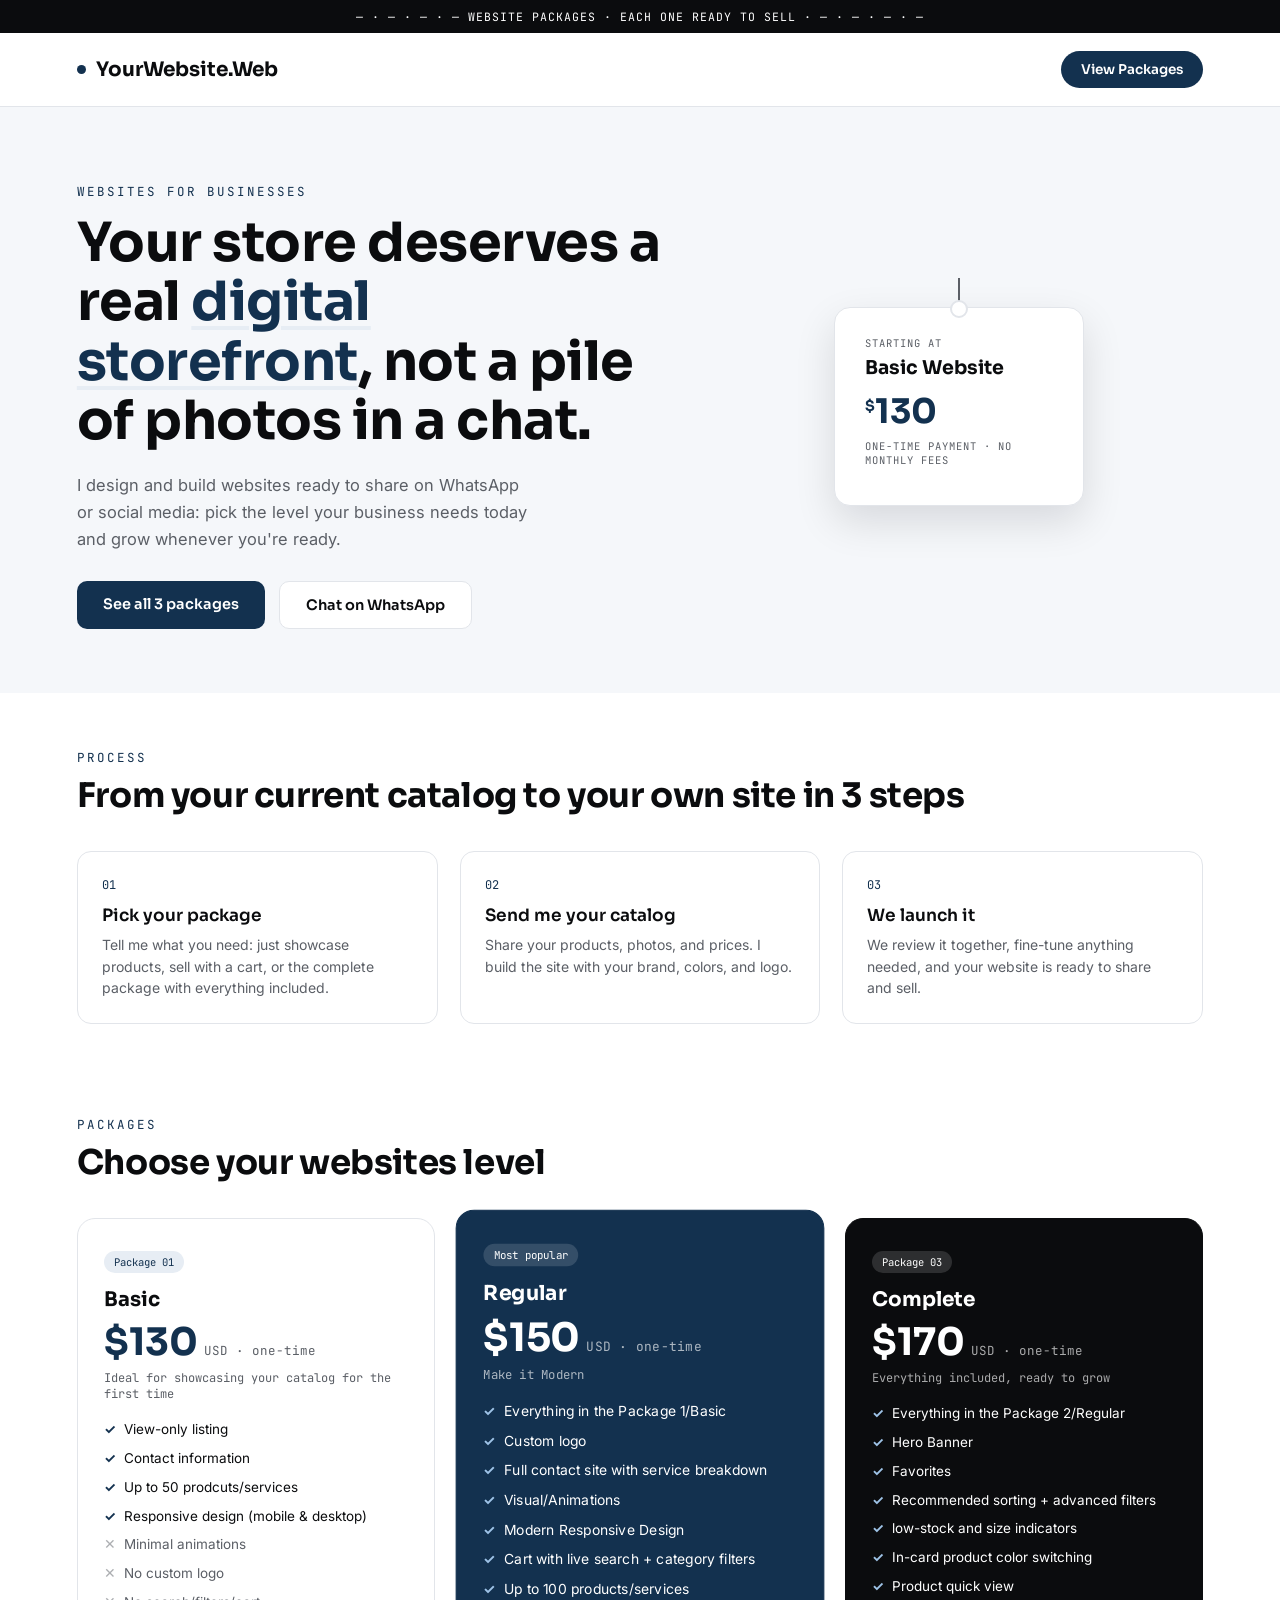
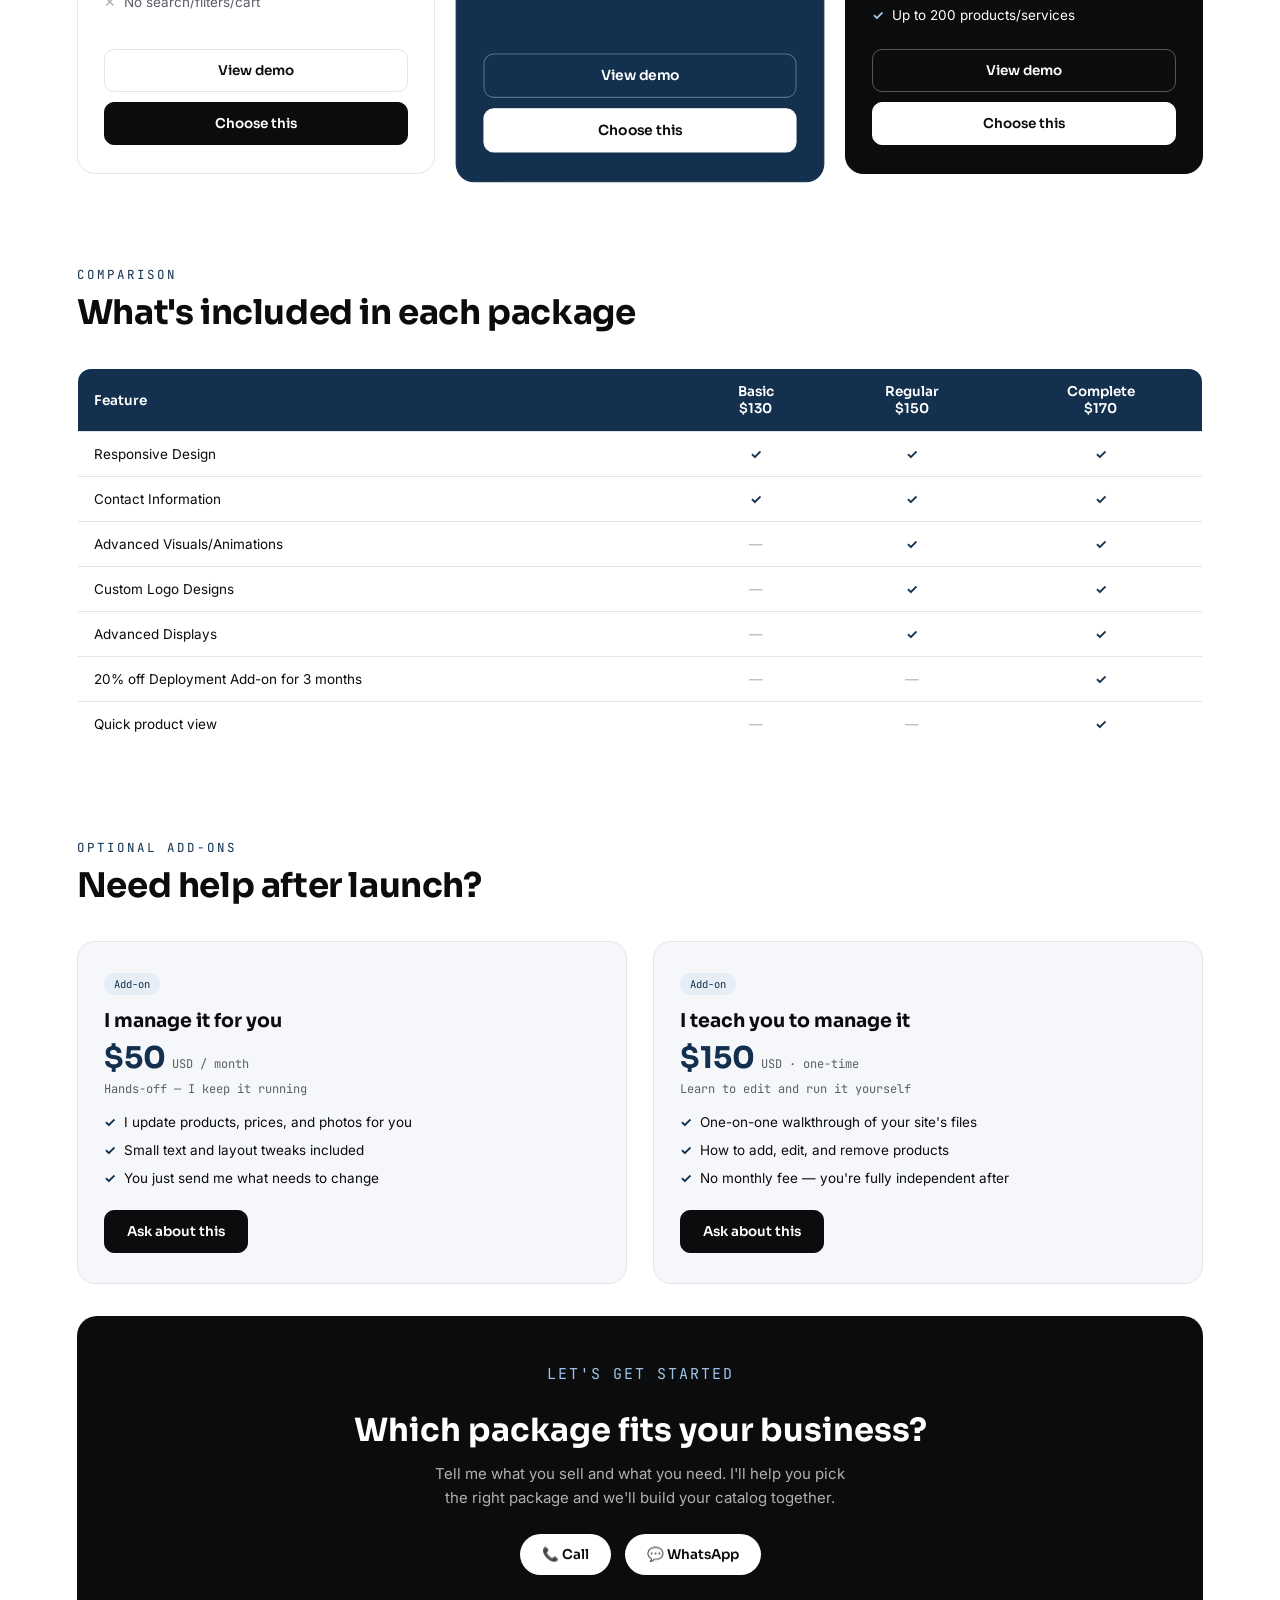
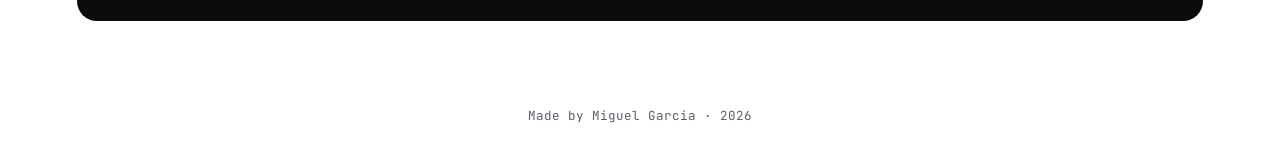
==== index.html @ 970fcacf "Pending changes exported from your codespace" ====
<!DOCTYPE html>
<html lang="en">
<head>
  <meta charset="UTF-8">
  <meta name="viewport" content="width=device-width, initial-scale=1.0">
  <title>Websites | Packages & Pricing</title>
  <link rel="preconnect" href="https://fonts.googleapis.com">
  <link href="https://fonts.googleapis.com/css2?family=Sora:wght@500;600;700&family=Inter:wght@400;500;600&family=JetBrains+Mono:wght@400;500&display=swap" rel="stylesheet">
  <link rel="stylesheet" href="Assets/CSS/styles.css">
</head>
<body>

  <div class="receipt-strip">— · — · — · — WEBSITE PACKAGES · EACH ONE READY TO SELL · — · — · — · —</div>

  <nav class="nav">
    <div class="nav-brand"><span class="dot"></span>YourWebsite.Web</div>
    <a href="#pricing" class="nav-cta">View Packages</a>
  </nav>

  <!-- ============ HERO ============ -->
  <section class="hero">
    <div>
      <p class="hero-eyebrow">Websites for businesses</p>
      <h1>Your store deserves a real <span>digital storefront</span>, not a pile of photos in a chat.</h1>
      <p class="lead">I design and build websites ready to share on WhatsApp or social media: pick the level your business needs today and grow whenever you're ready.</p>
      <div class="hero-buttons">
        <a href="#pricing" class="btn-primary">See all 3 packages</a>
        <a href="#contact" class="btn-secondary">Chat on WhatsApp</a>
      </div>
    </div>
    <div class="hero-tag">
      <p class="tag-label">Starting at</p>
      <p class="tag-title">Basic Website</p>
      <p class="tag-price"><sup>$</sup>130</p>
      <p class="tag-label" style="margin-top:6px;">One-time payment · No monthly fees</p>
    </div>
  </section>

  <!-- ============ HOW IT WORKS ============ -->
  <section class="how">
    <p class="section-eyebrow">Process</p>
    <h2 class="section-title">From your current catalog to your own site in 3 steps</h2>
    <div class="how-steps">
      <div class="how-step">
        <p class="step-num">01</p>
        <h3>Pick your package</h3>
        <p>Tell me what you need: just showcase products, sell with a cart, or the complete package with everything included.</p>
      </div>
      <div class="how-step">
        <p class="step-num">02</p>
        <h3>Send me your catalog</h3>
        <p>Share your products, photos, and prices. I build the site with your brand, colors, and logo.</p>
      </div>
      <div class="how-step">
        <p class="step-num">03</p>
        <h3>We launch it</h3>
        <p>We review it together, fine-tune anything needed, and your website is ready to share and sell.</p>
      </div>
    </div>
  </section>

  <!-- ============ PRICING ============ -->
  <section class="pricing" id="pricing">
    <p class="section-eyebrow">Packages</p>
    <h2 class="section-title">Choose your websites level</h2>

    <div class="tags-row">

      <!-- Package 1 -->
      <div class="price-card tier-1">
        <span class="badge">Package 01</span>
        <h3>Basic</h3>
        <div class="price-line"><span class="amount">$130</span><span class="currency">USD · one-time</span></div>
        <p class="price-sub">Ideal for showcasing your catalog for the first time</p>
        <ul>

          <li><span class="check">✓</span> View-only listing</li>
          <li><span class="check">✓</span> Contact information</li>
          <li><span class="check">✓</span> Up to 50 prodcuts/services</li>
          <li><span class="check">✓</span> Responsive design (mobile & desktop)</li>
          <li class="muted"><span class="cross">✕</span> Minimal animations</li>
          <li class="muted"><span class="cross">✕</span> No custom logo</li>
          <li class="muted"><span class="cross">✕</span> No search/filters/cart</li>

        </ul>
        <div class="price-card-buttons">
          <a href="Pages/index-1.html" class="btn-demo">View demo</a>
          <a href="#contact" class="btn-choose">Choose this</a>
        </div>
      </div>

      <!-- Package 2 -->
      <div class="price-card tier-2">
        <span class="badge">Most popular</span>
        <h3>Regular</h3>
        <div class="price-line"><span class="amount">$150</span><span class="currency">USD · one-time</span></div>
        <p class="price-sub">Make it Modern</p>
        <ul>
          <li><span class="check">✓</span> Everything in the Package 1/Basic</li>
          <li><span class="check">✓</span> Custom logo</li>
          <li><span class="check">✓</span> Full contact site with service breakdown</li>
          <li><span class="check">✓</span> Visual/Animations</li>
          <li><span class="check">✓</span> Modern Responsive Design</li>
          <li><span class="check">✓</span> Cart with live search + category filters</li>
          <li><span class="check">✓</span> Up to 100 products/services</li>
        </ul>
        <div class="price-card-buttons">
          <a href="Pages/index-2.html" class="btn-demo">View demo</a>
          <a href="#contact" class="btn-choose">Choose this</a>
        </div>
      </div>

      <!-- Package 3 -->
      <div class="price-card tier-3">
        <span class="badge">Package 03</span>
        <h3>Complete</h3>
        <div class="price-line"><span class="amount">$170</span><span class="currency">USD · one-time</span></div>
        <p class="price-sub">Everything included, ready to grow</p>
        <ul>
          <li><span class="check">✓</span> Everything in the Package 2/Regular</li>
          <li><span class="check">✓</span> Hero Banner</li>
          <li><span class="check">✓</span> Favorites</li>
          <li><span class="check">✓</span> Recommended sorting + advanced filters</li>
          <li><span class="check">✓</span> low-stock and size indicators</li>
          <li><span class="check">✓</span> In-card product color switching</li>
          <li><span class="check">✓</span> Product quick view</li>
          <li><span class="check">✓</span> Up to 200 products/services</li>
        </ul>
        <div class="price-card-buttons">
          <a href="Pages/index-3.html" class="btn-demo">View demo</a>
          <a href="#contact" class="btn-choose">Choose this</a>
        </div>
      </div>

    </div>
  </section>

  <!-- ============ COMPARISON ============ -->
  <section class="compare">
    <p class="section-eyebrow">Comparison</p>
    <h2 class="section-title">What's included in each package</h2>
    <table>
      <thead>
        <tr>
          <th>Feature</th>
          <th>Basic<br>$130</th>
          <th>Regular<br>$150</th>
          <th>Complete<br>$170</th>
        </tr>
      </thead>
      <tbody>
        <tr><td>Responsive Design</td><td class="yes">✓</td><td class="yes">✓</td><td class="yes">✓</td></tr>
        <tr><td>Contact Information</td><td class="yes">✓</td><td class="yes">✓</td><td class="yes">✓</td></tr>
        <tr><td>Advanced Visuals/Animations</td><td class="no">—</td><td class="yes">✓</td><td class="yes">✓</td></tr>
        <tr><td>Custom Logo Designs</td><td class="no">—</td><td class="yes">✓</td><td class="yes">✓</td></tr>
        <tr><td>Advanced Displays</td><td class="no">—</td><td class="yes">✓</td><td class="yes">✓</td></tr>
        <tr><td>20% off Deployment Add-on for 3 months</td><td class="no">—</td><td class="no">—</td><td class="yes">✓</td></tr>
        <tr><td>Quick product view</td><td class="no">—</td><td class="no">—</td><td class="yes">✓</td></tr>
      </tbody>
    </table>
  </section>

  <!-- ============ ADD-ON SERVICES ============ -->
  <section class="addons">
    <p class="section-eyebrow">Optional add-ons</p>
    <h2 class="section-title">Need help after launch?</h2>
    <div class="addons-row">

      <div class="addon-card">
        <span class="badge">Add-on</span>
        <h3>I manage it for you</h3>
        <div class="price-line"><span class="amount">$50</span><span class="currency">USD / month</span></div>
        <p class="price-sub">Hands-off — I keep it running</p>
        <ul>
          <li><span class="check">✓</span> I update products, prices, and photos for you</li>
          <li><span class="check">✓</span> Small text and layout tweaks included</li>
          <li><span class="check">✓</span> You just send me what needs to change</li>
        </ul>
        <a href="#contact" class="btn-choose">Ask about this</a>
      </div>

      <div class="addon-card">
        <span class="badge">Add-on</span>
        <h3>I teach you to manage it</h3>
        <div class="price-line"><span class="amount">$150</span><span class="currency">USD · one-time</span></div>
        <p class="price-sub">Learn to edit and run it yourself</p>
        <ul>
          <li><span class="check">✓</span> One-on-one walkthrough of your site's files</li>
          <li><span class="check">✓</span> How to add, edit, and remove products</li>
          <li><span class="check">✓</span> No monthly fee — you're fully independent after</li>
        </ul>
        <a href="#contact" class="btn-choose">Ask about this</a>
      </div>

    </div>
  </section>

  <!-- ============ CONTACT ============ -->
  <section class="contact-section" id="contact">
    <div class="contact-card">
      <p class="section-eyebrow">Let's get started</p>
      <h2>Which package fits your business?</h2>
      <p>Tell me what you sell and what you need. I'll help you pick the right package and we'll build your catalog together.</p>
      <div class="contact-links">
        <a href="tel:+18324849161">📞 Call</a>
        <a href="https://wa.me/18324849161" target="_blank" rel="noreferrer">💬 WhatsApp</a>
      </div>
    </div>
  </section>

  <footer class="site-footer">
    <p>Made by Miguel Garcia · 2026</p>
  </footer>

</body>
</html>
---- Assets/CSS/styles.css ----
/* ======================================================
   STYLES - SALES / PRICING PAGE (index.html)
   Three-color system: white, navy, black. Clean & modern.
====================================================== */
:root {
  --white: #ffffff;
  --off-white: #f5f7fa;
  --navy: #13314f;
  --navy-dark: #0c2138;
  --navy-tint: #e7edf4;
  --black: #0b0c0e;
  --gray: #5b5f66;
  --line: #e2e5ea;

  --shadow-rgb: 11, 12, 14;
  --shadow-soft: rgba(var(--shadow-rgb), 0.06);
  --shadow-medium: rgba(var(--shadow-rgb), 0.12);
  --shadow-strong: rgba(var(--shadow-rgb), 0.24);

  --font-display: 'Sora', sans-serif;
  --font-body: 'Inter', sans-serif;
  --font-mono: 'JetBrains Mono', monospace;
}

* { margin: 0; padding: 0; box-sizing: border-box; }

html { scroll-behavior: smooth; }

body {
  background-color: var(--white);
  font-family: var(--font-body);
  color: var(--black);
  -webkit-font-smoothing: antialiased;
}

a { color: inherit; }

/* ---------- Top strip ---------- */
.receipt-strip {
  background-color: var(--black);
  color: var(--white);
  font-family: var(--font-mono);
  font-size: 11.5px;
  letter-spacing: 1px;
  text-align: center;
  padding: 9px 14px;
}

/* ---------- Nav ---------- */
.nav {
  display: flex;
  align-items: center;
  justify-content: space-between;
  padding: 18px 6%;
  border-bottom: 1px solid var(--line);
  position: sticky;
  top: 0;
  background-color: rgba(255, 255, 255, 0.92);
  backdrop-filter: blur(6px);
  z-index: 50;
}

.nav-brand {
  font-family: var(--font-display);
  font-weight: 700;
  font-size: 20px;
  display: flex;
  align-items: center;
  gap: 10px;
  color: var(--black);
}

.nav-brand .dot {
  width: 9px;
  height: 9px;
  border-radius: 50%;
  background-color: var(--navy);
  display: inline-block;
}

.nav-cta {
  font-family: var(--font-display);
  font-weight: 600;
  font-size: 13.5px;
  background-color: var(--navy);
  color: var(--white);
  padding: 10px 20px;
  border-radius: 999px;
  text-decoration: none;
  transition: background-color 0.2s ease;
}

.nav-cta:hover { background-color: var(--navy-dark); }

/* ---------- Hero ---------- */
.hero {
  padding: 76px 6% 64px;
  display: grid;
  grid-template-columns: 1.1fr 0.9fr;
  gap: 40px;
  align-items: center;
  background-color: var(--off-white);
}

.hero-eyebrow {
  font-family: var(--font-mono);
  font-size: 12.5px;
  color: var(--navy);
  text-transform: uppercase;
  letter-spacing: 2px;
  margin-bottom: 14px;
}

.hero h1 {
  font-family: var(--font-display);
  font-weight: 700;
  font-size: clamp(32px, 4.6vw, 54px);
  line-height: 1.1;
  letter-spacing: -0.5px;
  margin-bottom: 20px;
  color: var(--black);
}

.hero h1 span {
  color: var(--navy);
  text-decoration: underline solid var(--navy-tint) 4px;
  text-underline-offset: 6px;
}

.hero p.lead {
  font-size: 16.5px;
  color: var(--gray);
  line-height: 1.65;
  max-width: 46ch;
  margin-bottom: 28px;
}

.hero-buttons { display: flex; gap: 14px; flex-wrap: wrap; }

.btn-primary {
  font-family: var(--font-display);
  font-weight: 600;
  font-size: 14.5px;
  background-color: var(--navy);
  color: var(--white);
  padding: 14px 26px;
  border-radius: 10px;
  text-decoration: none;
  transition: background-color 0.2s ease, transform 0.15s ease;
}

.btn-primary:hover { background-color: var(--navy-dark); transform: translateY(-1px); }

.btn-secondary {
  font-family: var(--font-display);
  font-weight: 600;
  font-size: 14.5px;
  background-color: var(--white);
  color: var(--black);
  padding: 14px 26px;
  border-radius: 10px;
  text-decoration: none;
  border: 1px solid var(--line);
  transition: all 0.15s ease;
}

.btn-secondary:hover { border-color: var(--navy); color: var(--navy); }

/* Decorative hanging tag in the hero */
.hero-tag {
  justify-self: center;
  background-color: var(--white);
  border: 1px solid var(--line);
  border-radius: 16px;
  padding: 28px 30px 32px;
  width: 250px;
  position: relative;
  box-shadow: 0 16px 40px var(--shadow-medium);
}

.hero-tag::before {
  content: '';
  position: absolute;
  top: -30px;
  left: 50%;
  transform: translateX(-50%);
  width: 2px;
  height: 30px;
  background-color: var(--gray);
}

.hero-tag::after {
  content: '';
  position: absolute;
  top: -8px;
  left: 50%;
  transform: translateX(-50%);
  width: 14px;
  height: 14px;
  border: 2px solid var(--line);
  border-radius: 50%;
  background-color: var(--white);
}

.hero-tag .tag-label {
  font-family: var(--font-mono);
  font-size: 10.5px;
  color: var(--gray);
  text-transform: uppercase;
  letter-spacing: 1px;
  margin-bottom: 6px;
}

.hero-tag .tag-title {
  font-family: var(--font-display);
  font-weight: 700;
  font-size: 19px;
  margin-bottom: 10px;
  color: var(--black);
}

.hero-tag .tag-price {
  font-family: var(--font-display);
  font-weight: 700;
  font-size: 34px;
  color: var(--navy);
}

.hero-tag .tag-price sup { font-size: 15px; }

/* ---------- How it works ---------- */
.how { padding: 56px 6% 20px; }

.section-eyebrow {
  font-family: var(--font-mono);
  font-size: 12.5px;
  color: var(--navy);
  text-transform: uppercase;
  letter-spacing: 2px;
  margin-bottom: 8px;
}

.section-title {
  font-family: var(--font-display);
  font-weight: 700;
  font-size: clamp(24px, 3.2vw, 34px);
  margin-bottom: 34px;
  color: var(--black);
  letter-spacing: -0.4px;
}

.how-steps {
  display: grid;
  grid-template-columns: repeat(3, 1fr);
  gap: 22px;
}

.how-step {
  background-color: var(--white);
  border: 1px solid var(--line);
  border-radius: 14px;
  padding: 24px;
  transition: box-shadow 0.2s ease;
}

.how-step:hover { box-shadow: 0 10px 24px var(--shadow-soft); }

.how-step .step-num {
  font-family: var(--font-mono);
  font-size: 12px;
  color: var(--navy);
  margin-bottom: 10px;
}

.how-step h3 { font-family: var(--font-display); font-weight: 600; font-size: 17px; margin-bottom: 8px; color: var(--black); }
.how-step p { color: var(--gray); font-size: 14px; line-height: 1.55; }

/* ---------- Pricing ---------- */
.pricing { padding: 72px 6%; }

.tags-row {
  display: grid;
  grid-template-columns: repeat(3, 1fr);
  gap: 26px;
  margin-top: 10px;
}

.price-card {
  position: relative;
  border: 1px solid var(--line);
  border-radius: 18px;
  padding: 32px 26px 28px;
  display: flex;
  flex-direction: column;
  transition: transform 0.2s ease, box-shadow 0.2s ease;
  background-color: var(--white);
}

.price-card:hover { transform: translateY(-4px); box-shadow: 0 16px 36px var(--shadow-medium); }

.price-card.tier-1 { background-color: var(--white); }
.price-card.tier-2 { background-color: var(--navy); color: var(--white); border-color: var(--navy); transform: scale(1.03); }
.price-card.tier-3 { background-color: var(--black); color: var(--white); border-color: var(--black); }

.price-card.tier-2 .product-category,
.price-card.tier-2 h3,
.price-card.tier-3 h3 { color: var(--white); }

.price-card .badge {
  align-self: flex-start;
  font-family: var(--font-mono);
  font-size: 10.5px;
  background-color: var(--navy-tint);
  color: var(--navy);
  padding: 4px 10px;
  border-radius: 999px;
  margin-bottom: 14px;
}

.price-card.tier-2 .badge,
.price-card.tier-3 .badge { background-color: rgba(255, 255, 255, 0.14); color: var(--white); }

.price-card h3 {
  font-family: var(--font-display);
  font-weight: 700;
  font-size: 20px;
  margin-bottom: 6px;
  color: var(--black);
}

.price-card .price-line { display: flex; align-items: baseline; gap: 6px; margin-bottom: 4px; }

.price-card .price-line .amount {
  font-family: var(--font-display);
  font-weight: 700;
  font-size: 38px;
  color: var(--navy);
}

.price-card.tier-2 .price-line .amount,
.price-card.tier-3 .price-line .amount { color: var(--white); }

.price-card .price-line .currency { font-family: var(--font-mono); font-size: 12.5px; color: var(--gray); }
.price-card.tier-2 .price-line .currency,
.price-card.tier-3 .price-line .currency { color: rgba(255, 255, 255, 0.65); }

.price-card .price-sub {
  font-size: 12px;
  color: var(--gray);
  margin-bottom: 18px;
  font-family: var(--font-mono);
}

.price-card.tier-2 .price-sub,
.price-card.tier-3 .price-sub { color: rgba(255, 255, 255, 0.65); }

.price-card ul { list-style: none; display: flex; flex-direction: column; gap: 10px; margin-bottom: 24px; flex: 1; }

.price-card ul li { font-size: 13.5px; line-height: 1.4; display: flex; gap: 8px; align-items: flex-start; }

.price-card ul li.muted { color: var(--gray); }
.price-card.tier-2 ul li.muted,
.price-card.tier-3 ul li.muted { color: rgba(255, 255, 255, 0.5); }

.price-card ul li .check { color: var(--navy); font-weight: 700; flex-shrink: 0; }
.price-card.tier-2 ul li .check,
.price-card.tier-3 ul li .check { color: #9fc4e8; }

.price-card ul li .cross { color: var(--gray); opacity: 0.5; flex-shrink: 0; }

.price-card-buttons { display: flex; flex-direction: column; gap: 10px; }

.price-card .btn-demo,
.price-card .btn-choose {
  text-align: center;
  font-family: var(--font-display);
  font-weight: 600;
  font-size: 13.5px;
  padding: 12px;
  border-radius: 10px;
  text-decoration: none;
  border: 1px solid var(--line);
  transition: all 0.15s ease;
}

.price-card .btn-demo { background-color: var(--white); color: var(--black); }
.price-card .btn-demo:hover { border-color: var(--navy); color: var(--navy); }

.price-card.tier-2 .btn-demo,
.price-card.tier-3 .btn-demo {
  background-color: transparent;
  color: var(--white);
  border-color: rgba(255, 255, 255, 0.3);
}

.price-card.tier-2 .btn-demo:hover,
.price-card.tier-3 .btn-demo:hover { border-color: var(--white); }

.price-card .btn-choose { background-color: var(--black); color: var(--white); border-color: var(--black); }
.price-card .btn-choose:hover { background-color: var(--navy); border-color: var(--navy); }

.price-card.tier-2 .btn-choose,
.price-card.tier-3 .btn-choose { background-color: var(--white); color: var(--black); border-color: var(--white); }

.price-card.tier-2 .btn-choose:hover,
.price-card.tier-3 .btn-choose:hover { background-color: var(--navy-tint); }

/* ---------- Comparison table ---------- */
.compare { padding: 20px 6% 72px; overflow-x: auto; }

.compare table {
  width: 100%;
  border-collapse: collapse;
  min-width: 560px;
  background-color: var(--white);
  border: 1px solid var(--line);
  border-radius: 14px;
  overflow: hidden;
}

.compare th, .compare td { padding: 14px 16px; text-align: left; border-bottom: 1px solid var(--line); font-size: 13.5px; }

.compare th { font-family: var(--font-display); font-weight: 600; background-color: var(--navy); color: var(--white); }

.compare td:not(:first-child), .compare th:not(:first-child) { text-align: center; }

.compare tr:last-child td { border-bottom: none; }

.compare .yes { color: var(--navy); font-weight: 700; }
.compare .no { color: var(--gray); opacity: 0.5; }

/* ---------- Add-on services ---------- */
.addons { padding: 20px 6% 12px; }

.addons-row {
  display: grid;
  grid-template-columns: repeat(2, 1fr);
  gap: 26px;
  margin-top: 10px;
}

.addon-card {
  border: 1px solid var(--line);
  border-radius: 18px;
  padding: 30px 26px;
  background-color: var(--off-white);
  transition: transform 0.2s ease, box-shadow 0.2s ease;
}

.addon-card:hover { transform: translateY(-3px); box-shadow: 0 14px 32px var(--shadow-medium); }

.addon-card .badge {
  display: inline-block;
  font-family: var(--font-mono);
  font-size: 10.5px;
  background-color: var(--navy-tint);
  color: var(--navy);
  padding: 4px 10px;
  border-radius: 999px;
  margin-bottom: 14px;
}

.addon-card h3 { font-family: var(--font-display); font-weight: 700; font-size: 19px; margin-bottom: 6px; color: var(--black); }

.addon-card .price-line { display: flex; align-items: baseline; gap: 6px; margin-bottom: 4px; }
.addon-card .price-line .amount { font-family: var(--font-display); font-weight: 700; font-size: 30px; color: var(--navy); }
.addon-card .price-line .currency { font-family: var(--font-mono); font-size: 12px; color: var(--gray); }

.addon-card .price-sub { font-size: 12px; color: var(--gray); margin-bottom: 16px; font-family: var(--font-mono); }

.addon-card ul { list-style: none; display: flex; flex-direction: column; gap: 9px; margin-bottom: 22px; }
.addon-card ul li { font-size: 13.5px; line-height: 1.4; display: flex; gap: 8px; align-items: flex-start; color: var(--black); }
.addon-card ul li .check { color: var(--navy); font-weight: 700; flex-shrink: 0; }

.addon-card .btn-choose {
  display: inline-block;
  text-align: center;
  font-family: var(--font-display);
  font-weight: 600;
  font-size: 13.5px;
  padding: 12px 22px;
  border-radius: 10px;
  text-decoration: none;
  background-color: var(--black);
  color: var(--white);
  border: 1px solid var(--black);
  transition: all 0.15s ease;
}

.addon-card .btn-choose:hover { background-color: var(--navy); border-color: var(--navy); }

/* ---------- Contact ---------- */
.contact-section { padding: 20px 6% 60px; }

.contact-card { background-color: var(--black); color: var(--white); border-radius: 20px; padding: 46px 6%; text-align: center; }

.contact-card .section-eyebrow { color: #9fc4e8; }

.contact-card h2 { font-family: var(--font-display); font-weight: 700; font-size: clamp(23px, 3.2vw, 32px); margin-bottom: 12px; }

.contact-card p { color: rgba(255, 255, 255, 0.68); max-width: 46ch; margin: 0 auto 24px; line-height: 1.6; font-size: 15px; }

.contact-links { display: flex; justify-content: center; gap: 14px; flex-wrap: wrap; }

.contact-links a {
  text-decoration: none;
  font-family: var(--font-display);
  font-weight: 600;
  font-size: 13.5px;
  background-color: var(--white);
  color: var(--black);
  padding: 12px 22px;
  border-radius: 999px;
  transition: background-color 0.2s ease;
}

.contact-links a:hover { background-color: var(--navy-tint); }

/* ---------- Footer ---------- */
.site-footer { text-align: center; padding: 26px 20px 40px; color: var(--gray); font-size: 12.5px; font-family: var(--font-mono); }

/* ---------- Responsive ---------- */
@media (max-width: 900px) {
  .hero { grid-template-columns: 1fr; padding: 50px 6%; }
  .hero-tag { justify-self: start; }
  .how-steps { grid-template-columns: 1fr; }
  .tags-row { grid-template-columns: 1fr; }
  .price-card.tier-2 { transform: none; }
  .addons-row { grid-template-columns: 1fr; }
}

@media (max-width: 500px) {
  .nav { padding: 16px 5%; }
  .compare th, .compare td { font-size: 12px; padding: 10px; }
}
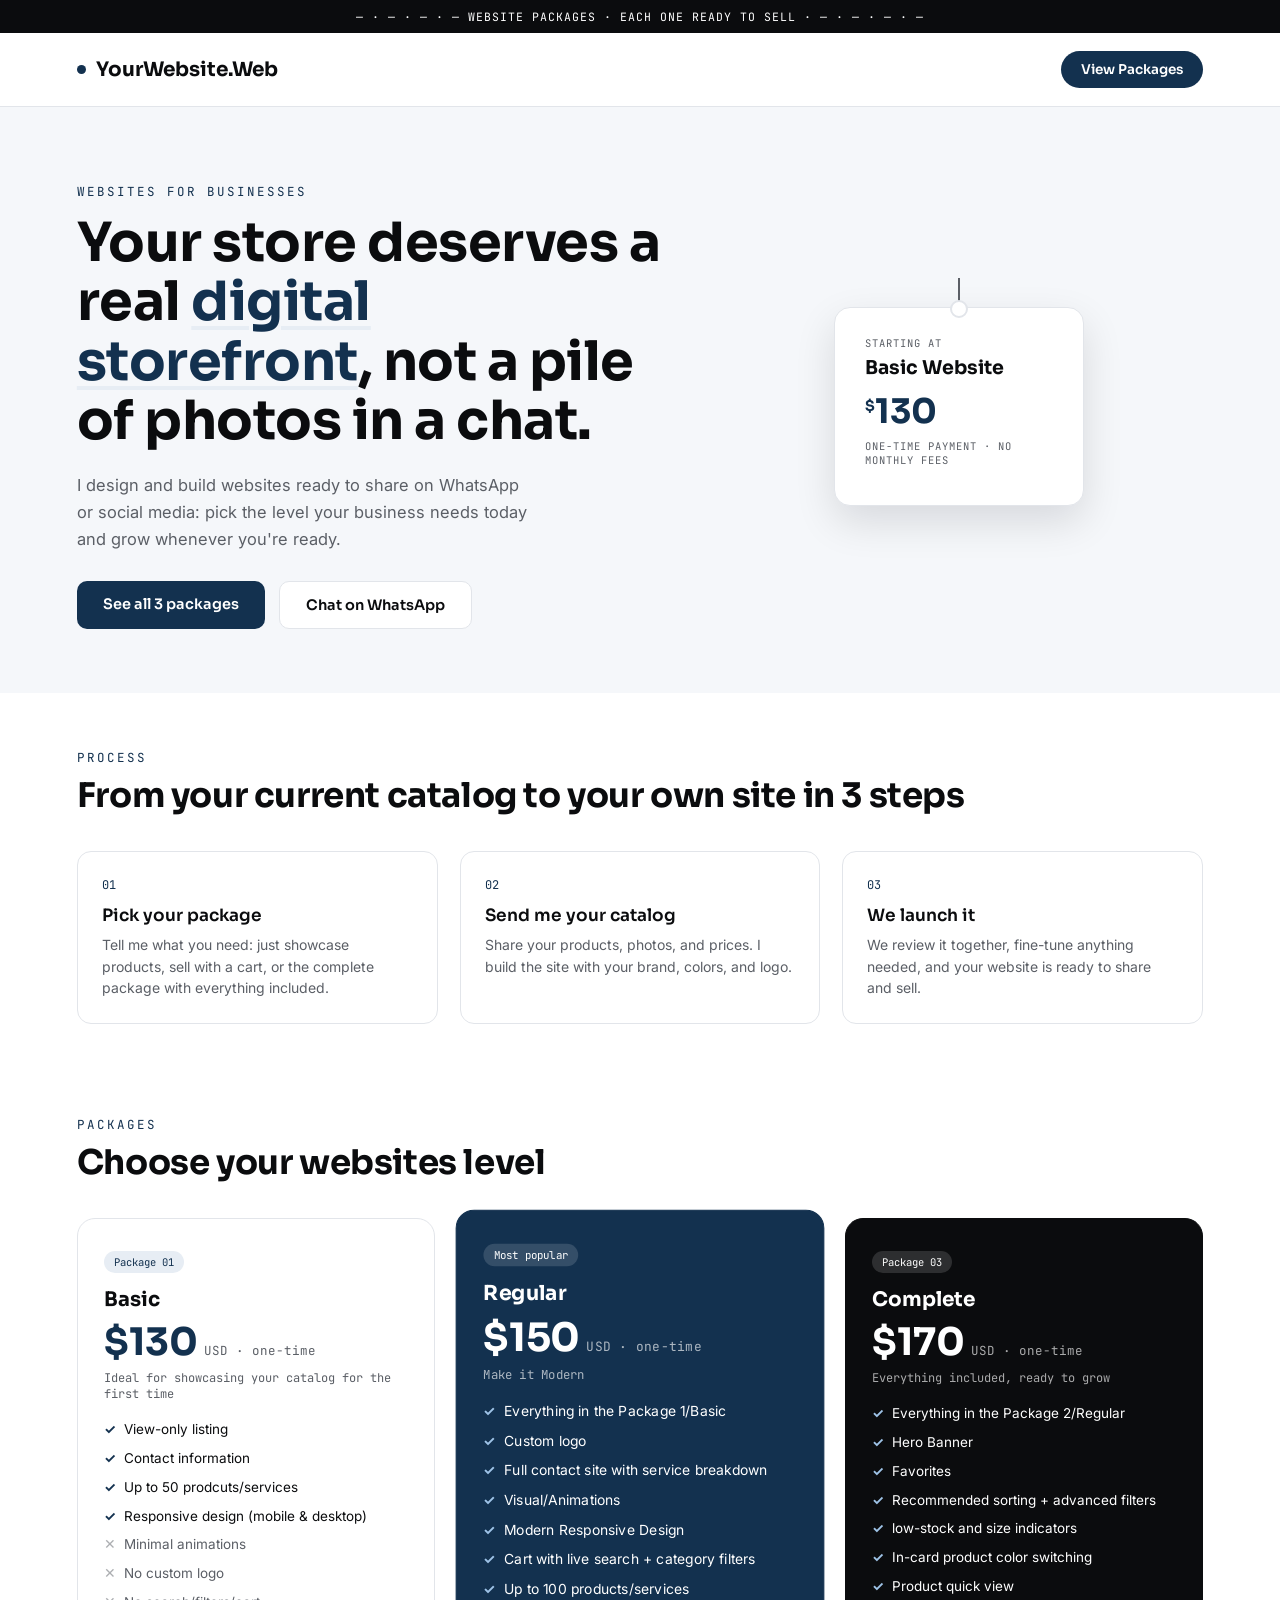
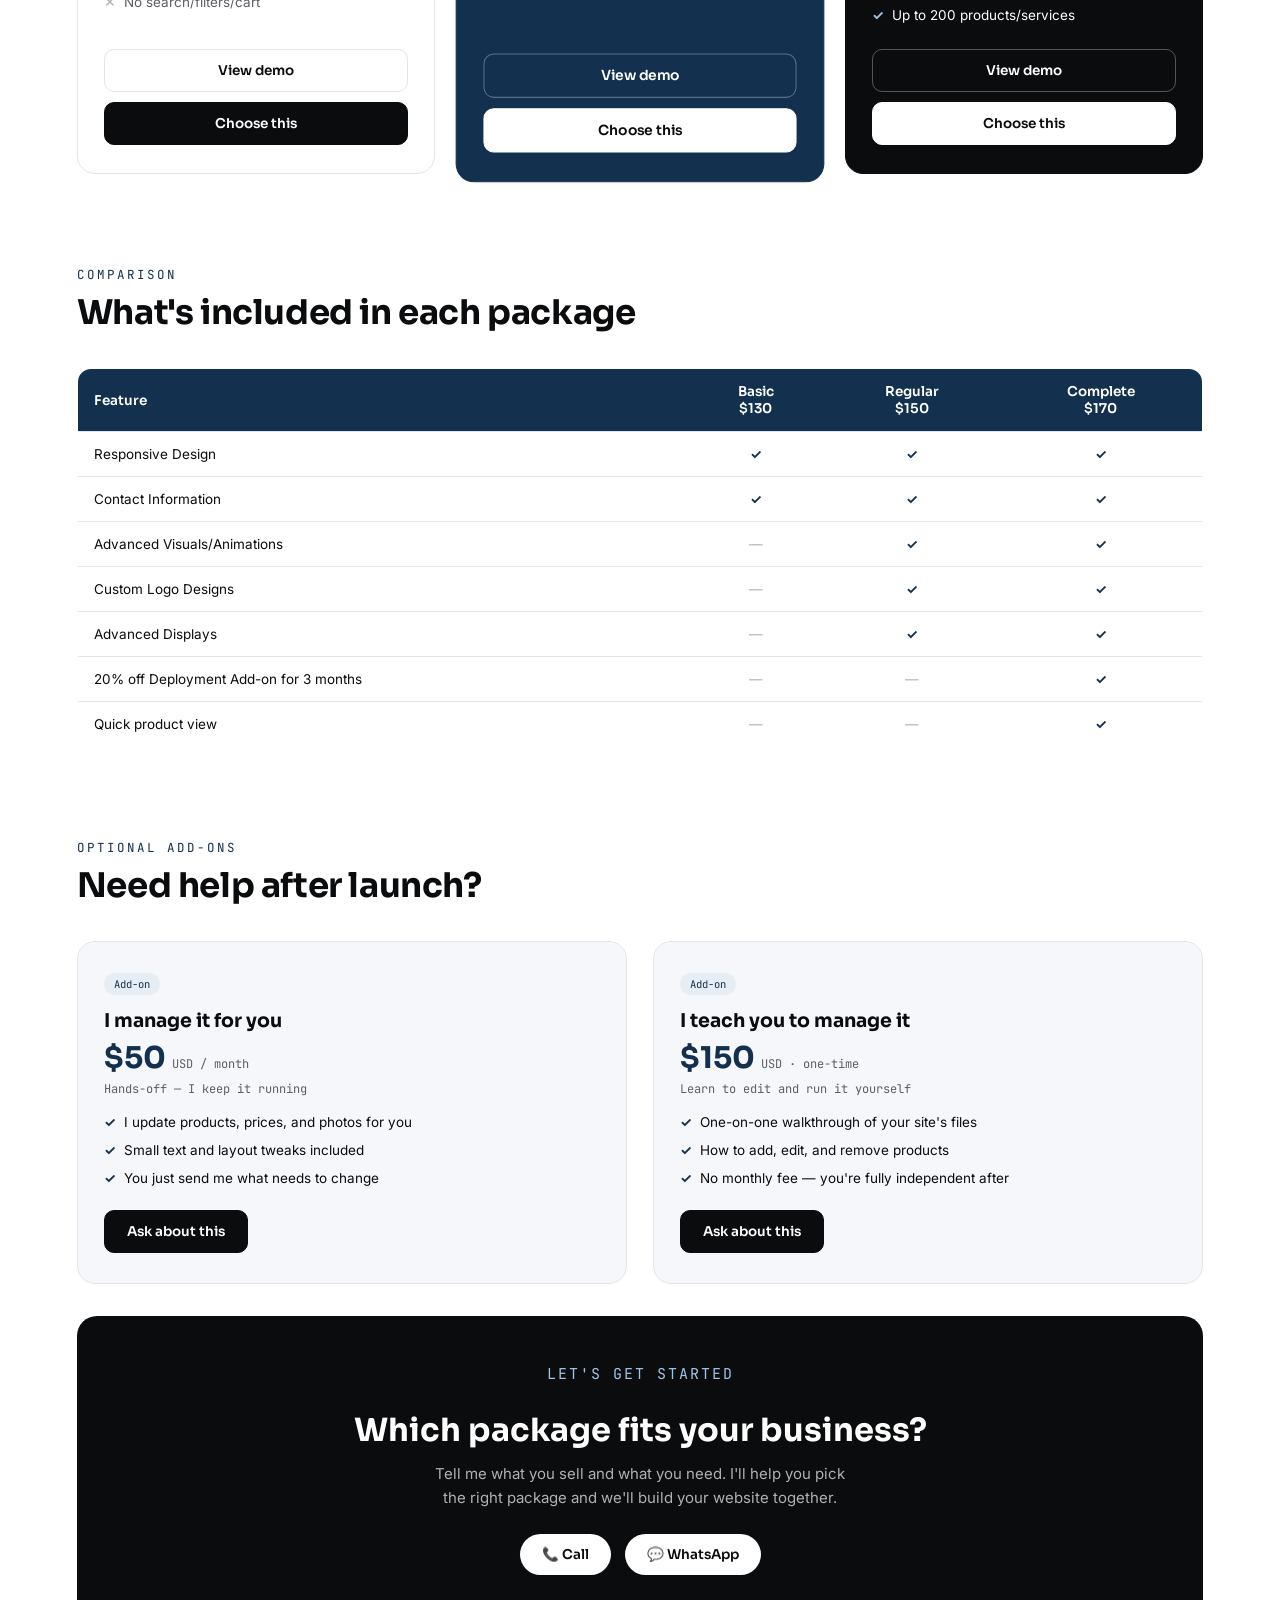
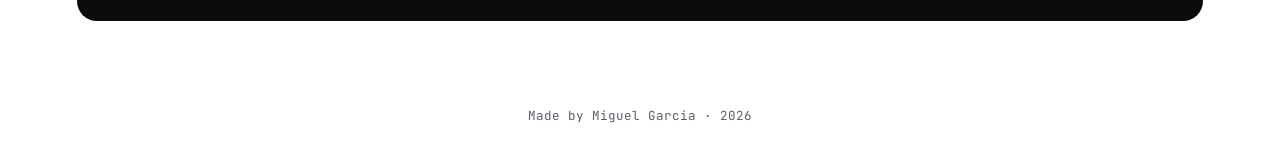
==== commit a8f34fb7: "Base Sales" ====
--- a/index.html
+++ b/index.html
@@ -200,7 +200,7 @@
     <div class="contact-card">
       <p class="section-eyebrow">Let's get started</p>
       <h2>Which package fits your business?</h2>
-      <p>Tell me what you sell and what you need. I'll help you pick the right package and we'll build your catalog together.</p>
+      <p>Tell me what you sell and what you need. I'll help you pick the right package and we'll build your website together.</p>
       <div class="contact-links">
         <a href="tel:+18324849161">📞 Call</a>
         <a href="https://wa.me/18324849161" target="_blank" rel="noreferrer">💬 WhatsApp</a>
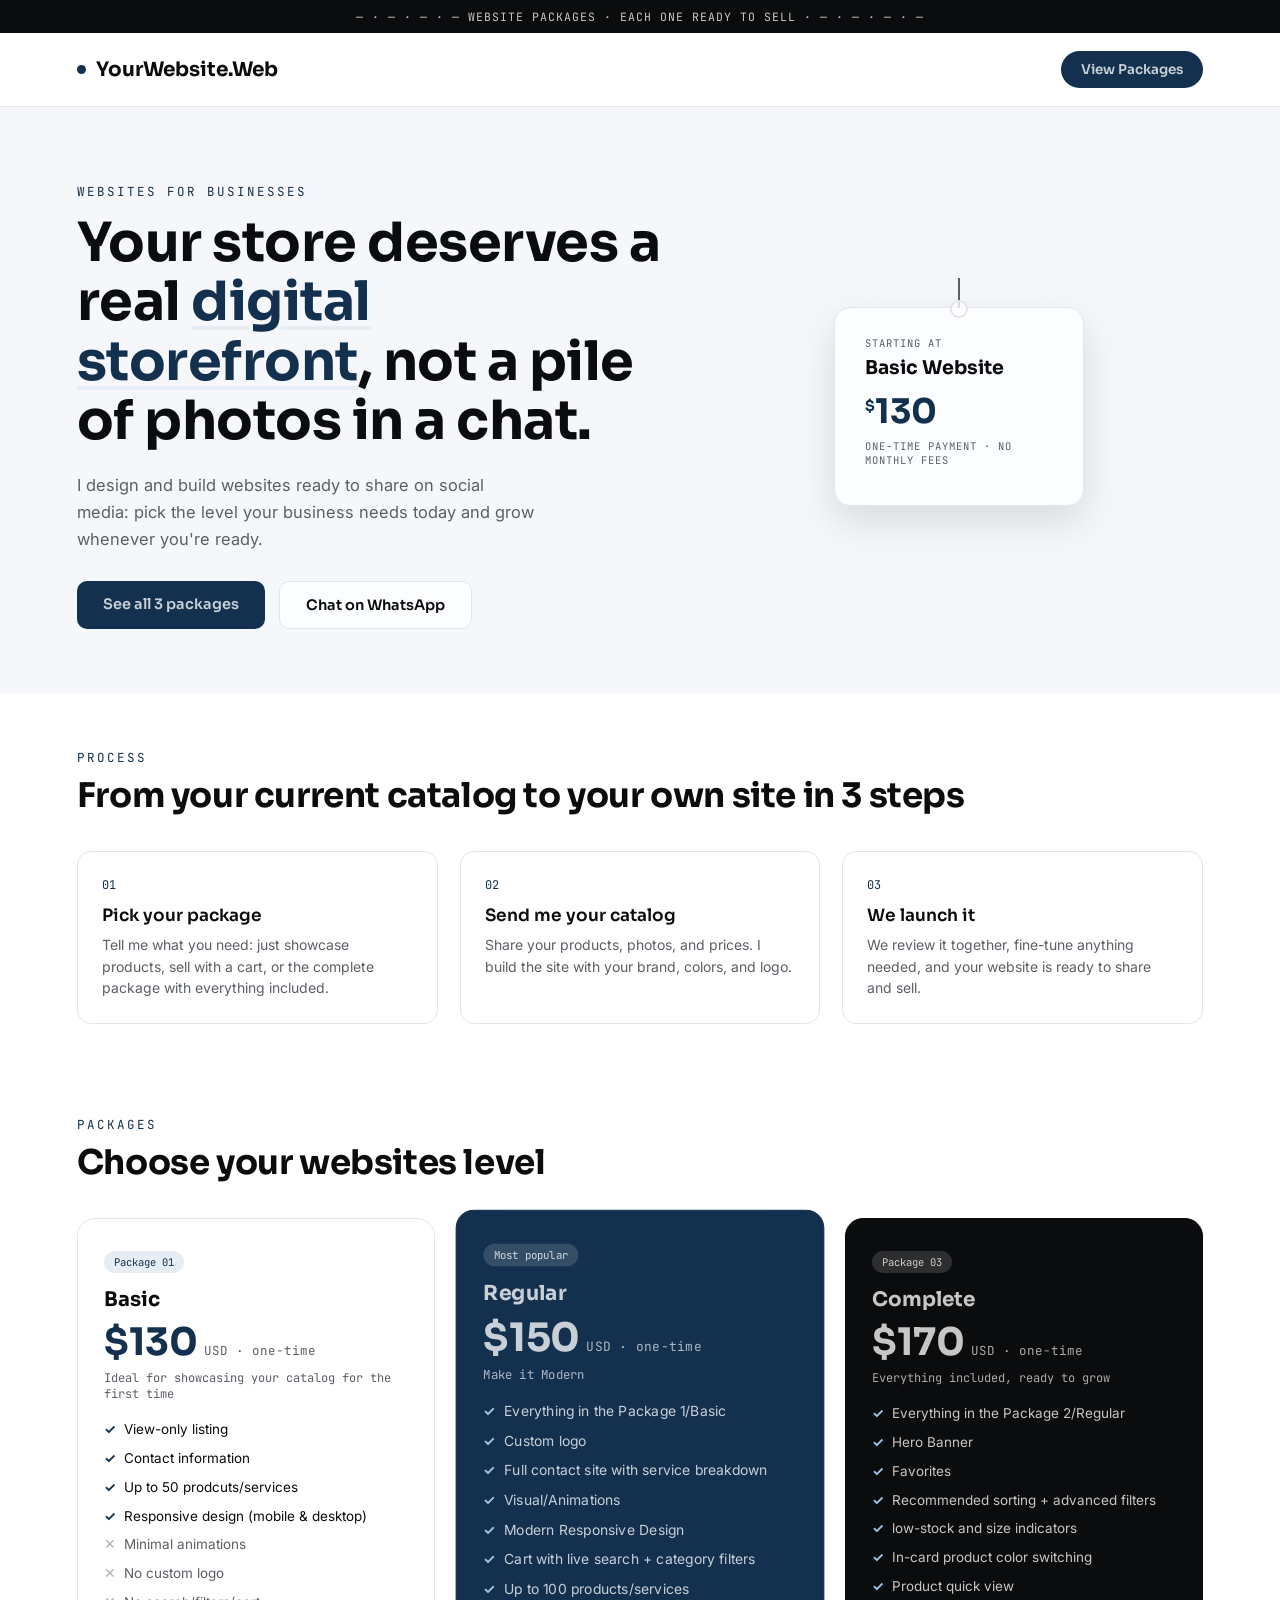
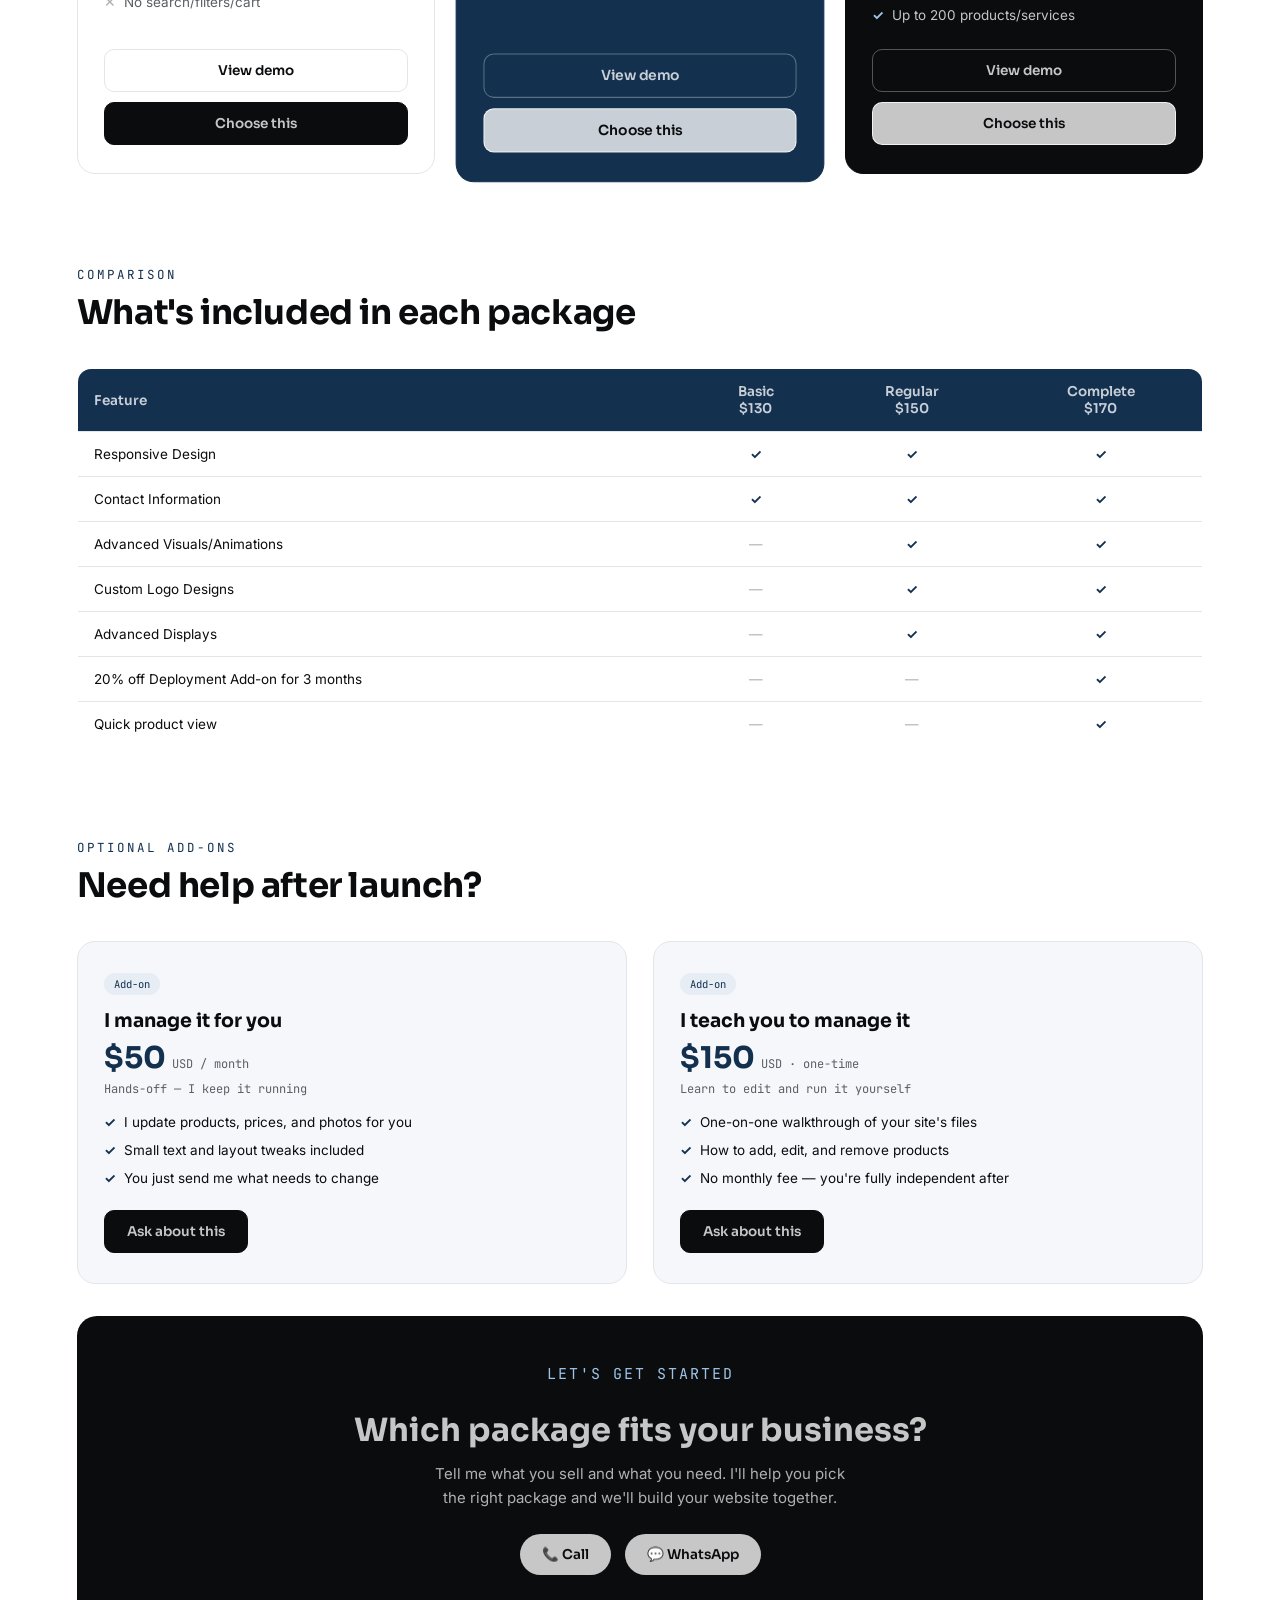
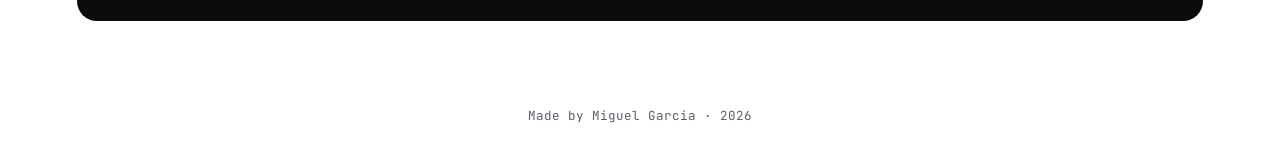
==== commit ba53b0b3: "Demo Rework 1 & 3" ====
--- a/index.html
+++ b/index.html
@@ -22,7 +22,7 @@
     <div>
       <p class="hero-eyebrow">Websites for businesses</p>
       <h1>Your store deserves a real <span>digital storefront</span>, not a pile of photos in a chat.</h1>
-      <p class="lead">I design and build websites ready to share on WhatsApp or social media: pick the level your business needs today and grow whenever you're ready.</p>
+      <p class="lead">I design and build websites ready to share on social media: pick the level your business needs today and grow whenever you're ready.</p>
       <div class="hero-buttons">
         <a href="#pricing" class="btn-primary">See all 3 packages</a>
         <a href="#contact" class="btn-secondary">Chat on WhatsApp</a>
--- a/Assets/CSS/styles.css
+++ b/Assets/CSS/styles.css
@@ -3,7 +3,7 @@
    Three-color system: white, navy, black. Clean & modern.
 ====================================================== */
 :root {
-  --white: #ffffff;
+  --white: #ffffffc4;
   --off-white: #f5f7fa;
   --navy: #13314f;
   --navy-dark: #0c2138;
